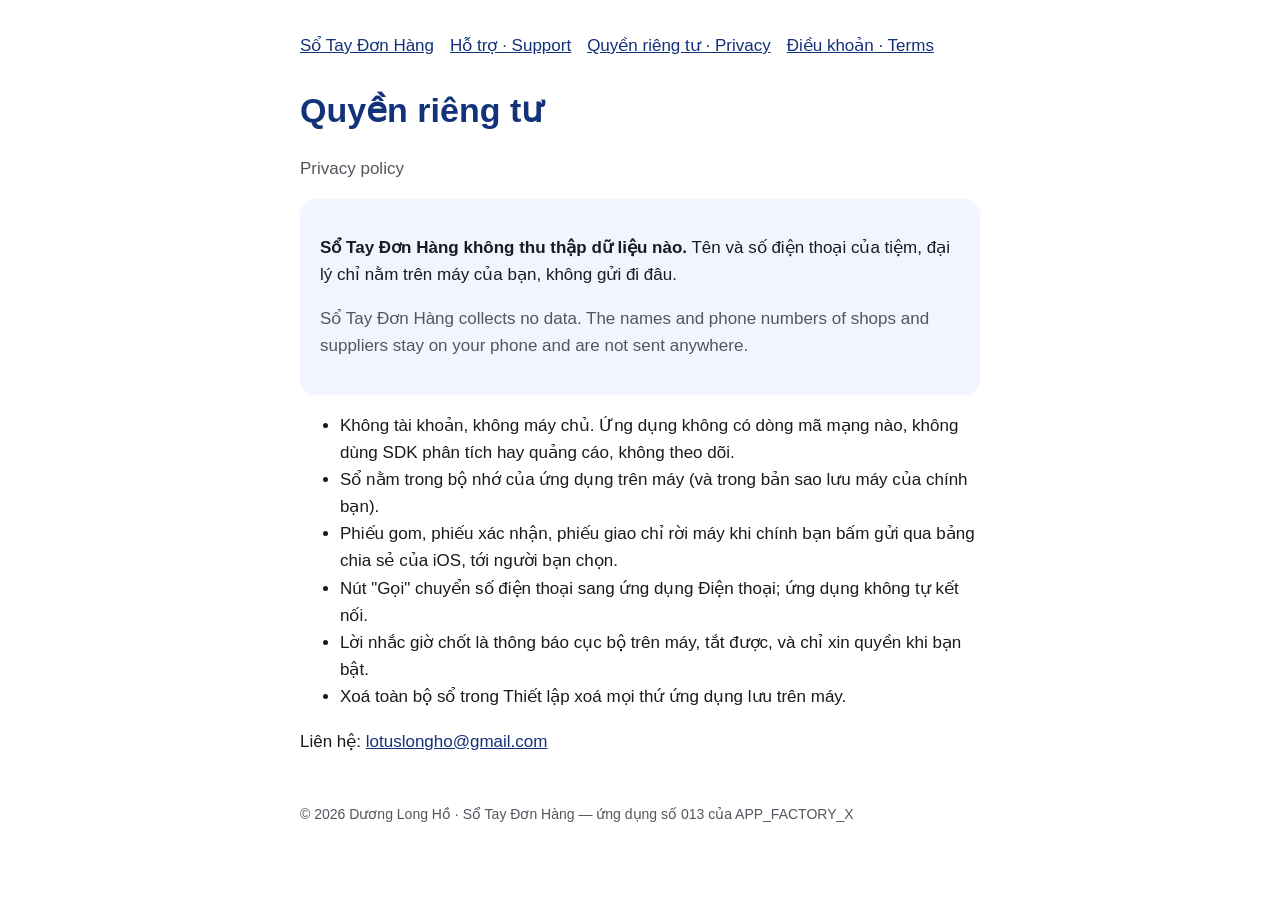
==== privacy.html @ 16edd561 "Add files via upload" ====
<!doctype html>
<html lang="vi"><head><meta charset="utf-8"><meta name="viewport" content="width=device-width,initial-scale=1"><title>Quyền riêng tư — Sổ Tay Đơn Hàng</title><style>
:root{--brand:#12327A;--fill:#2F6BFF;--text:#1b1b1f;--muted:#55555f;--bg:#ffffff;--card:#f1f5ff}
@media (prefers-color-scheme:dark){:root{--brand:#7FA8FF;--fill:#2F6BFF;--text:#f2f2f5;--muted:#b4b4bf;--bg:#111114;--card:#1b1f2b}}
*{box-sizing:border-box}body{margin:0;font:17px/1.6 -apple-system,BlinkMacSystemFont,"Segoe UI",sans-serif;color:var(--text);background:var(--bg)}
main{max-width:720px;margin:0 auto;padding:32px 20px 64px}h1{color:var(--brand);font-size:34px;margin:0 0 4px}h2{color:var(--brand);margin-top:36px}
p,li{color:var(--text)}.muted{color:var(--muted)}nav a,a{color:var(--brand)}nav{display:flex;gap:16px;flex-wrap:wrap;margin-bottom:24px}
section.card{background:var(--card);border-radius:16px;padding:18px 20px;margin:16px 0}footer{margin-top:48px;color:var(--muted);font-size:14px}
</style></head>
<body><main><nav><a href="./">Sổ Tay Đơn Hàng</a><a href="support.html">Hỗ trợ · Support</a><a href="privacy.html">Quyền riêng tư · Privacy</a><a href="terms.html">Điều khoản · Terms</a></nav>
<h1>Quyền riêng tư</h1><p class="muted">Privacy policy</p>
<section class="card"><p><strong>Sổ Tay Đơn Hàng không thu thập dữ liệu nào.</strong> Tên và số điện thoại của tiệm, đại lý chỉ nằm trên máy của bạn, không gửi đi đâu.</p>
<p class="muted">Sổ Tay Đơn Hàng collects no data. The names and phone numbers of shops and suppliers stay on your phone and are not sent anywhere.</p></section>
<ul>
<li>Không tài khoản, không máy chủ. Ứng dụng không có dòng mã mạng nào, không dùng SDK phân tích hay quảng cáo, không theo dõi.</li>
<li>Sổ nằm trong bộ nhớ của ứng dụng trên máy (và trong bản sao lưu máy của chính bạn).</li>
<li>Phiếu gom, phiếu xác nhận, phiếu giao chỉ rời máy khi chính bạn bấm gửi qua bảng chia sẻ của iOS, tới người bạn chọn.</li>
<li>Nút "Gọi" chuyển số điện thoại sang ứng dụng Điện thoại; ứng dụng không tự kết nối.</li>
<li>Lời nhắc giờ chốt là thông báo cục bộ trên máy, tắt được, và chỉ xin quyền khi bạn bật.</li>
<li>Xoá toàn bộ sổ trong Thiết lập xoá mọi thứ ứng dụng lưu trên máy.</li></ul>
<p>Liên hệ: <a href="mailto:lotuslongho@gmail.com">lotuslongho@gmail.com</a></p>
<footer>© 2026 Dương Long Hồ · Sổ Tay Đơn Hàng — ứng dụng số 013 của APP_FACTORY_X</footer></main></body></html>
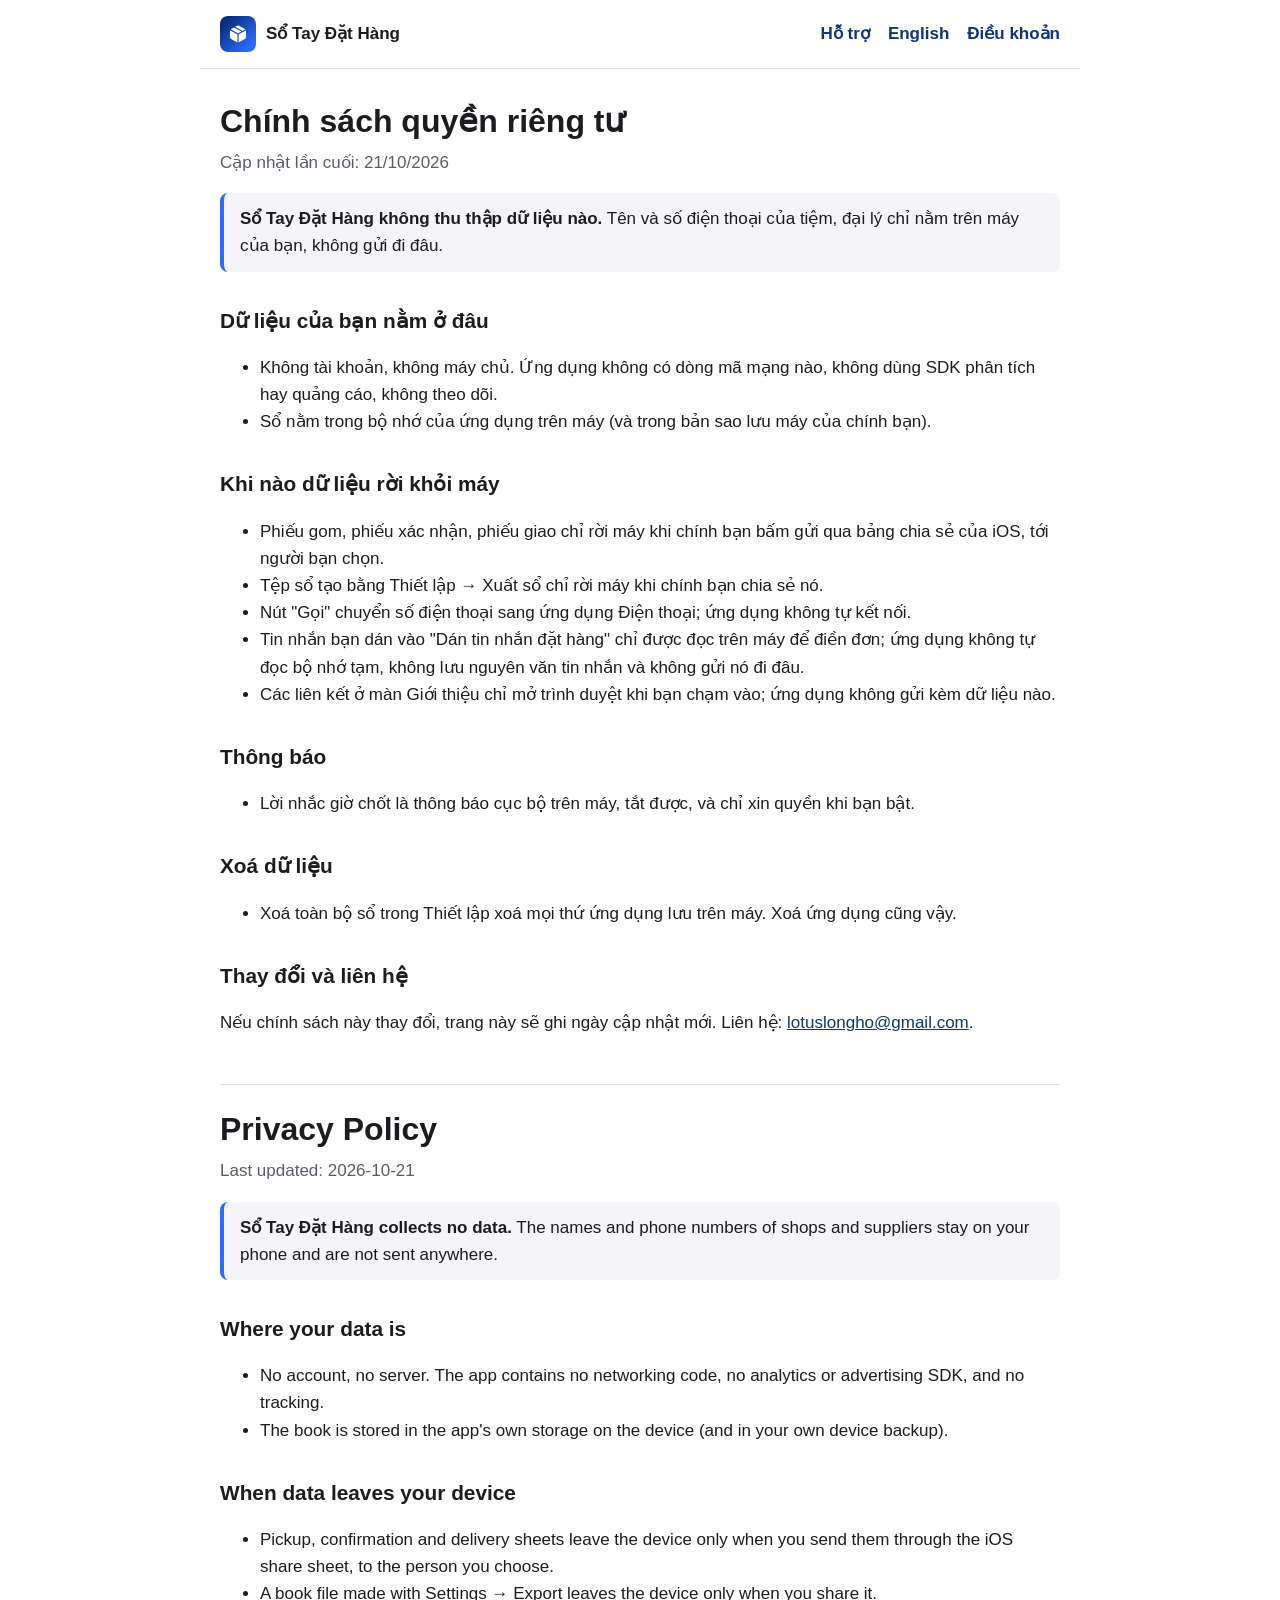
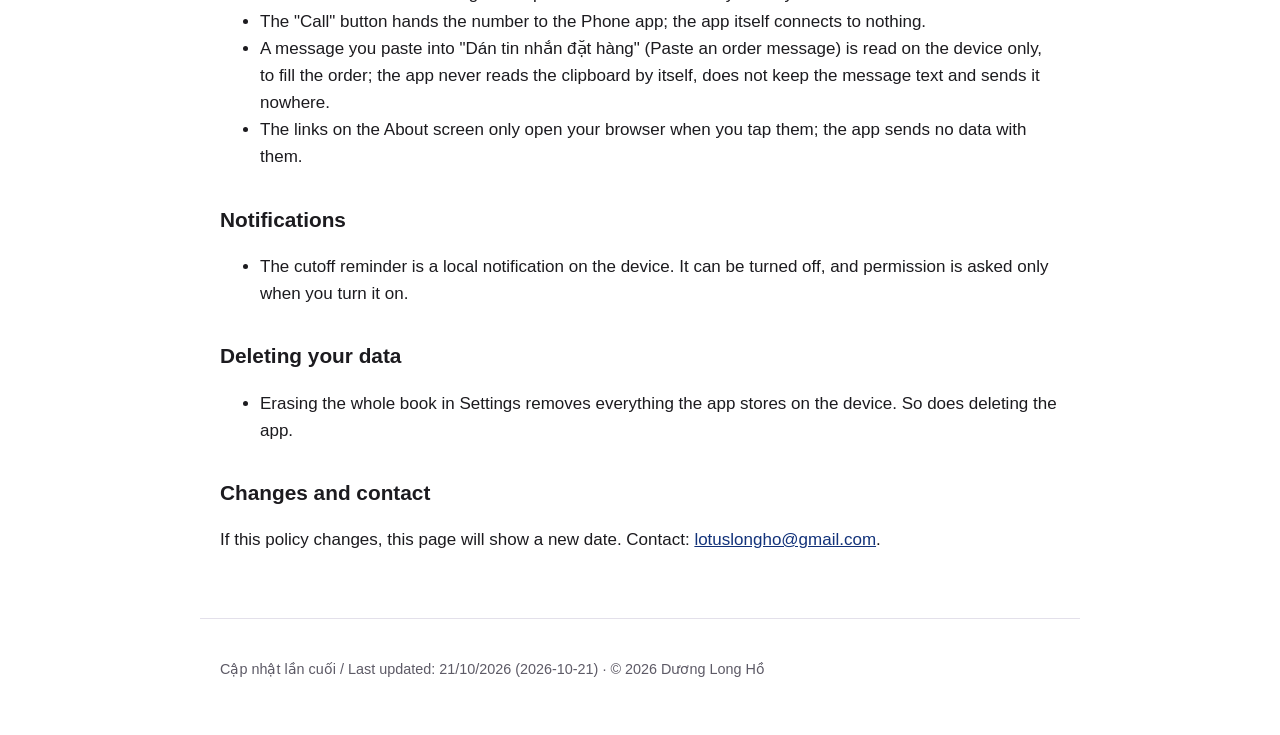
==== commit 4896ccce: "Sổ Tay Đặt Hàng 1.1: new name, message paste and regular shops, style, icon and screenshots Co-Autho" ====
--- a/privacy.html
+++ b/privacy.html
@@ -1,22 +1,98 @@
 <!doctype html>
-<html lang="vi"><head><meta charset="utf-8"><meta name="viewport" content="width=device-width,initial-scale=1"><title>Quyền riêng tư — Sổ Tay Đơn Hàng</title><style>
-:root{--brand:#12327A;--fill:#2F6BFF;--text:#1b1b1f;--muted:#55555f;--bg:#ffffff;--card:#f1f5ff}
-@media (prefers-color-scheme:dark){:root{--brand:#7FA8FF;--fill:#2F6BFF;--text:#f2f2f5;--muted:#b4b4bf;--bg:#111114;--card:#1b1f2b}}
-*{box-sizing:border-box}body{margin:0;font:17px/1.6 -apple-system,BlinkMacSystemFont,"Segoe UI",sans-serif;color:var(--text);background:var(--bg)}
-main{max-width:720px;margin:0 auto;padding:32px 20px 64px}h1{color:var(--brand);font-size:34px;margin:0 0 4px}h2{color:var(--brand);margin-top:36px}
-p,li{color:var(--text)}.muted{color:var(--muted)}nav a,a{color:var(--brand)}nav{display:flex;gap:16px;flex-wrap:wrap;margin-bottom:24px}
-section.card{background:var(--card);border-radius:16px;padding:18px 20px;margin:16px 0}footer{margin-top:48px;color:var(--muted);font-size:14px}
-</style></head>
-<body><main><nav><a href="./">Sổ Tay Đơn Hàng</a><a href="support.html">Hỗ trợ · Support</a><a href="privacy.html">Quyền riêng tư · Privacy</a><a href="terms.html">Điều khoản · Terms</a></nav>
-<h1>Quyền riêng tư</h1><p class="muted">Privacy policy</p>
-<section class="card"><p><strong>Sổ Tay Đơn Hàng không thu thập dữ liệu nào.</strong> Tên và số điện thoại của tiệm, đại lý chỉ nằm trên máy của bạn, không gửi đi đâu.</p>
-<p class="muted">Sổ Tay Đơn Hàng collects no data. The names and phone numbers of shops and suppliers stay on your phone and are not sent anywhere.</p></section>
-<ul>
-<li>Không tài khoản, không máy chủ. Ứng dụng không có dòng mã mạng nào, không dùng SDK phân tích hay quảng cáo, không theo dõi.</li>
-<li>Sổ nằm trong bộ nhớ của ứng dụng trên máy (và trong bản sao lưu máy của chính bạn).</li>
-<li>Phiếu gom, phiếu xác nhận, phiếu giao chỉ rời máy khi chính bạn bấm gửi qua bảng chia sẻ của iOS, tới người bạn chọn.</li>
-<li>Nút "Gọi" chuyển số điện thoại sang ứng dụng Điện thoại; ứng dụng không tự kết nối.</li>
-<li>Lời nhắc giờ chốt là thông báo cục bộ trên máy, tắt được, và chỉ xin quyền khi bạn bật.</li>
-<li>Xoá toàn bộ sổ trong Thiết lập xoá mọi thứ ứng dụng lưu trên máy.</li></ul>
-<p>Liên hệ: <a href="mailto:lotuslongho@gmail.com">lotuslongho@gmail.com</a></p>
-<footer>© 2026 Dương Long Hồ · Sổ Tay Đơn Hàng — ứng dụng số 013 của APP_FACTORY_X</footer></main></body></html>
+<html lang="vi">
+<!-- Sinh từ 05_PUBLISHING/07_store_package/templates/website/privacy.html.tpl. Sửa PUBLISHING/_source/ rồi chạy render_package.py.
+     Trang này là Privacy Policy URL nộp cho Apple. Không JavaScript, không tài nguyên ngoài, không theo dõi —
+     một công cụ theo dõi trên chính trang quyền riêng tư của một app "không theo dõi" là tự mâu thuẫn. -->
+<head>
+<meta charset="utf-8">
+<meta name="viewport" content="width=device-width, initial-scale=1">
+<meta name="color-scheme" content="light dark">
+<title>Quyền riêng tư · Privacy Policy — Sổ Tay Đặt Hàng</title>
+<link rel="stylesheet" href="style.css">
+<link rel="icon" href="assets/icon.png">
+</head>
+<body>
+<header class="site">
+  <a class="brand" href="./"><img src="assets/icon.png" alt="" width="36" height="36">Sổ Tay Đặt Hàng</a>
+  <nav>
+    <a href="support.html">Hỗ trợ</a>
+    <a href="#en">English</a>
+    <a href="terms.html">Điều khoản</a>
+  </nav>
+</header>
+<main>
+  <section lang="vi">
+    <h1>Chính sách quyền riêng tư</h1>
+    <p class="updated">Cập nhật lần cuối: 21/10/2026</p>
+
+    <p class="summary"><strong>Sổ Tay Đặt Hàng không thu thập dữ liệu nào.</strong> Tên và số điện thoại của tiệm, đại lý chỉ nằm trên máy của bạn, không gửi đi đâu.</p>
+
+    <h2>Dữ liệu của bạn nằm ở đâu</h2>
+    <ul>
+      <li>Không tài khoản, không máy chủ. Ứng dụng không có dòng mã mạng nào, không dùng SDK phân tích hay quảng cáo, không theo dõi.</li>
+      <li>Sổ nằm trong bộ nhớ của ứng dụng trên máy (và trong bản sao lưu máy của chính bạn).</li>
+    </ul>
+
+    <h2>Khi nào dữ liệu rời khỏi máy</h2>
+    <ul>
+      <li>Phiếu gom, phiếu xác nhận, phiếu giao chỉ rời máy khi chính bạn bấm gửi qua bảng chia sẻ của iOS, tới người bạn chọn.</li>
+      <li>Tệp sổ tạo bằng Thiết lập → Xuất sổ chỉ rời máy khi chính bạn chia sẻ nó.</li>
+      <li>Nút "Gọi" chuyển số điện thoại sang ứng dụng Điện thoại; ứng dụng không tự kết nối.</li>
+      <li>Tin nhắn bạn dán vào "Dán tin nhắn đặt hàng" chỉ được đọc trên máy để điền đơn; ứng dụng không tự đọc bộ nhớ tạm, không lưu nguyên văn tin nhắn và không gửi nó đi đâu.</li>
+      <li>Các liên kết ở màn Giới thiệu chỉ mở trình duyệt khi bạn chạm vào; ứng dụng không gửi kèm dữ liệu nào.</li>
+    </ul>
+
+    <h2>Thông báo</h2>
+    <ul>
+      <li>Lời nhắc giờ chốt là thông báo cục bộ trên máy, tắt được, và chỉ xin quyền khi bạn bật.</li>
+    </ul>
+
+    <h2>Xoá dữ liệu</h2>
+    <ul>
+      <li>Xoá toàn bộ sổ trong Thiết lập xoá mọi thứ ứng dụng lưu trên máy. Xoá ứng dụng cũng vậy.</li>
+    </ul>
+
+    <h2>Thay đổi và liên hệ</h2>
+    <p>Nếu chính sách này thay đổi, trang này sẽ ghi ngày cập nhật mới. Liên hệ: <a href="mailto:lotuslongho@gmail.com">lotuslongho@gmail.com</a>.</p>
+  </section>
+
+  <section lang="en" id="en">
+    <h1>Privacy Policy</h1>
+    <p class="updated">Last updated: 2026-10-21</p>
+
+    <p class="summary"><strong>Sổ Tay Đặt Hàng collects no data.</strong> The names and phone numbers of shops and suppliers stay on your phone and are not sent anywhere.</p>
+
+    <h2>Where your data is</h2>
+    <ul>
+      <li>No account, no server. The app contains no networking code, no analytics or advertising SDK, and no tracking.</li>
+      <li>The book is stored in the app's own storage on the device (and in your own device backup).</li>
+    </ul>
+
+    <h2>When data leaves your device</h2>
+    <ul>
+      <li>Pickup, confirmation and delivery sheets leave the device only when you send them through the iOS share sheet, to the person you choose.</li>
+      <li>A book file made with Settings → Export leaves the device only when you share it.</li>
+      <li>The "Call" button hands the number to the Phone app; the app itself connects to nothing.</li>
+      <li>A message you paste into "Dán tin nhắn đặt hàng" (Paste an order message) is read on the device only, to fill the order; the app never reads the clipboard by itself, does not keep the message text and sends it nowhere.</li>
+      <li>The links on the About screen only open your browser when you tap them; the app sends no data with them.</li>
+    </ul>
+
+    <h2>Notifications</h2>
+    <ul>
+      <li>The cutoff reminder is a local notification on the device. It can be turned off, and permission is asked only when you turn it on.</li>
+    </ul>
+
+    <h2>Deleting your data</h2>
+    <ul>
+      <li>Erasing the whole book in Settings removes everything the app stores on the device. So does deleting the app.</li>
+    </ul>
+
+    <h2>Changes and contact</h2>
+    <p>If this policy changes, this page will show a new date. Contact: <a href="mailto:lotuslongho@gmail.com">lotuslongho@gmail.com</a>.</p>
+  </section>
+</main>
+<footer>
+  <p>Cập nhật lần cuối / Last updated: 21/10/2026 (2026-10-21) · © 2026 Dương Long Hồ</p>
+</footer>
+</body>
+</html>
--- a/style.css
+++ b/style.css
@@ -0,0 +1,151 @@
+/* Sinh từ 05_PUBLISHING/07_store_package/templates/website/style.css.tpl — sửa template, không sửa bản sinh.
+   Không font tải ngoài, không tài nguyên ngoài. Màu thương hiệu lấy từ bảng màu của app trong 06_REGISTRY. */
+
+:root {
+  --brand: #2F6BFF;
+  --brand-deep: #12327A;
+  --brand-soft: #7FA8FF;
+  --bg: #ffffff;
+  --surface: #f5f4f8;
+  --text: #1c1b1f;
+  --muted: #5d5a66;
+  --line: #e3e0ea;
+  --link: var(--brand-deep);
+}
+
+@media (prefers-color-scheme: dark) {
+  :root {
+    --bg: #121114;
+    --surface: #1e1c22;
+    --text: #f2f0f5;
+    --muted: #b3aebd;
+    --line: #34313a;
+    --link: var(--brand-soft);
+  }
+}
+
+* { box-sizing: border-box; }
+
+html { -webkit-text-size-adjust: 100%; }
+
+body {
+  margin: 0;
+  background: var(--bg);
+  color: var(--text);
+  font: 17px/1.6 -apple-system, BlinkMacSystemFont, "Segoe UI", Roboto, "Helvetica Neue", Arial, sans-serif;
+}
+
+a { color: var(--link); }
+
+header.site, main, footer {
+  max-width: 880px;
+  margin: 0 auto;
+  padding-inline: 20px;
+}
+
+header.site {
+  display: flex;
+  flex-wrap: wrap;
+  gap: 12px 24px;
+  align-items: center;
+  justify-content: space-between;
+  padding-block: 16px;
+  border-bottom: 1px solid var(--line);
+}
+
+.brand {
+  display: inline-flex;
+  gap: 10px;
+  align-items: center;
+  font-weight: 700;
+  color: var(--text);
+  text-decoration: none;
+}
+
+.brand img { border-radius: 8px; }
+
+nav { display: flex; flex-wrap: wrap; gap: 8px 18px; }
+nav a { text-decoration: none; font-weight: 600; }
+
+main { padding-block: 32px 48px; }
+
+h1 { font-size: 2rem; line-height: 1.25; margin: 0 0 8px; }
+h2 { font-size: 1.3rem; margin: 32px 0 8px; }
+
+.updated { color: var(--muted); margin-top: 0; }
+
+.hero { text-align: center; padding-block: 16px 8px; }
+.hero .app-icon { border-radius: 28px; box-shadow: 0 8px 28px rgba(0, 0, 0, .18); }
+.hero .lead { font-size: 1.25rem; color: var(--muted); margin: 0 0 16px; }
+.store-note {
+  display: inline-block;
+  margin-top: 8px;
+  padding: 8px 16px;
+  border-radius: 999px;
+  background: var(--brand);
+  color: #ffffff;
+  font-weight: 600;
+}
+
+.shots {
+  display: flex;
+  gap: 16px;
+  overflow-x: auto;
+  padding-block: 24px;
+  scroll-snap-type: x mandatory;
+}
+
+.shots img {
+  flex: 0 0 auto;
+  width: min(260px, 70vw);
+  height: auto;
+  border-radius: 18px;
+  scroll-snap-align: center;
+  border: 1px solid var(--line);
+}
+
+.features {
+  display: grid;
+  grid-template-columns: repeat(auto-fit, minmax(240px, 1fr));
+  gap: 16px;
+}
+
+.card {
+  background: var(--surface);
+  border: 1px solid var(--line);
+  border-radius: 16px;
+  padding: 16px 20px;
+}
+
+.card h2 { margin-top: 0; font-size: 1.1rem; }
+.card p { margin: 0; color: var(--muted); }
+
+.summary {
+  background: var(--surface);
+  border-left: 4px solid var(--brand);
+  padding: 12px 16px;
+  border-radius: 8px;
+}
+
+details {
+  background: var(--surface);
+  border: 1px solid var(--line);
+  border-radius: 12px;
+  padding: 12px 16px;
+  margin-block: 10px;
+}
+
+summary { font-weight: 600; cursor: pointer; }
+
+section[lang="en"] {
+  margin-top: 48px;
+  padding-top: 24px;
+  border-top: 1px solid var(--line);
+}
+
+footer {
+  padding-block: 24px 40px;
+  border-top: 1px solid var(--line);
+  color: var(--muted);
+  font-size: .9rem;
+}
